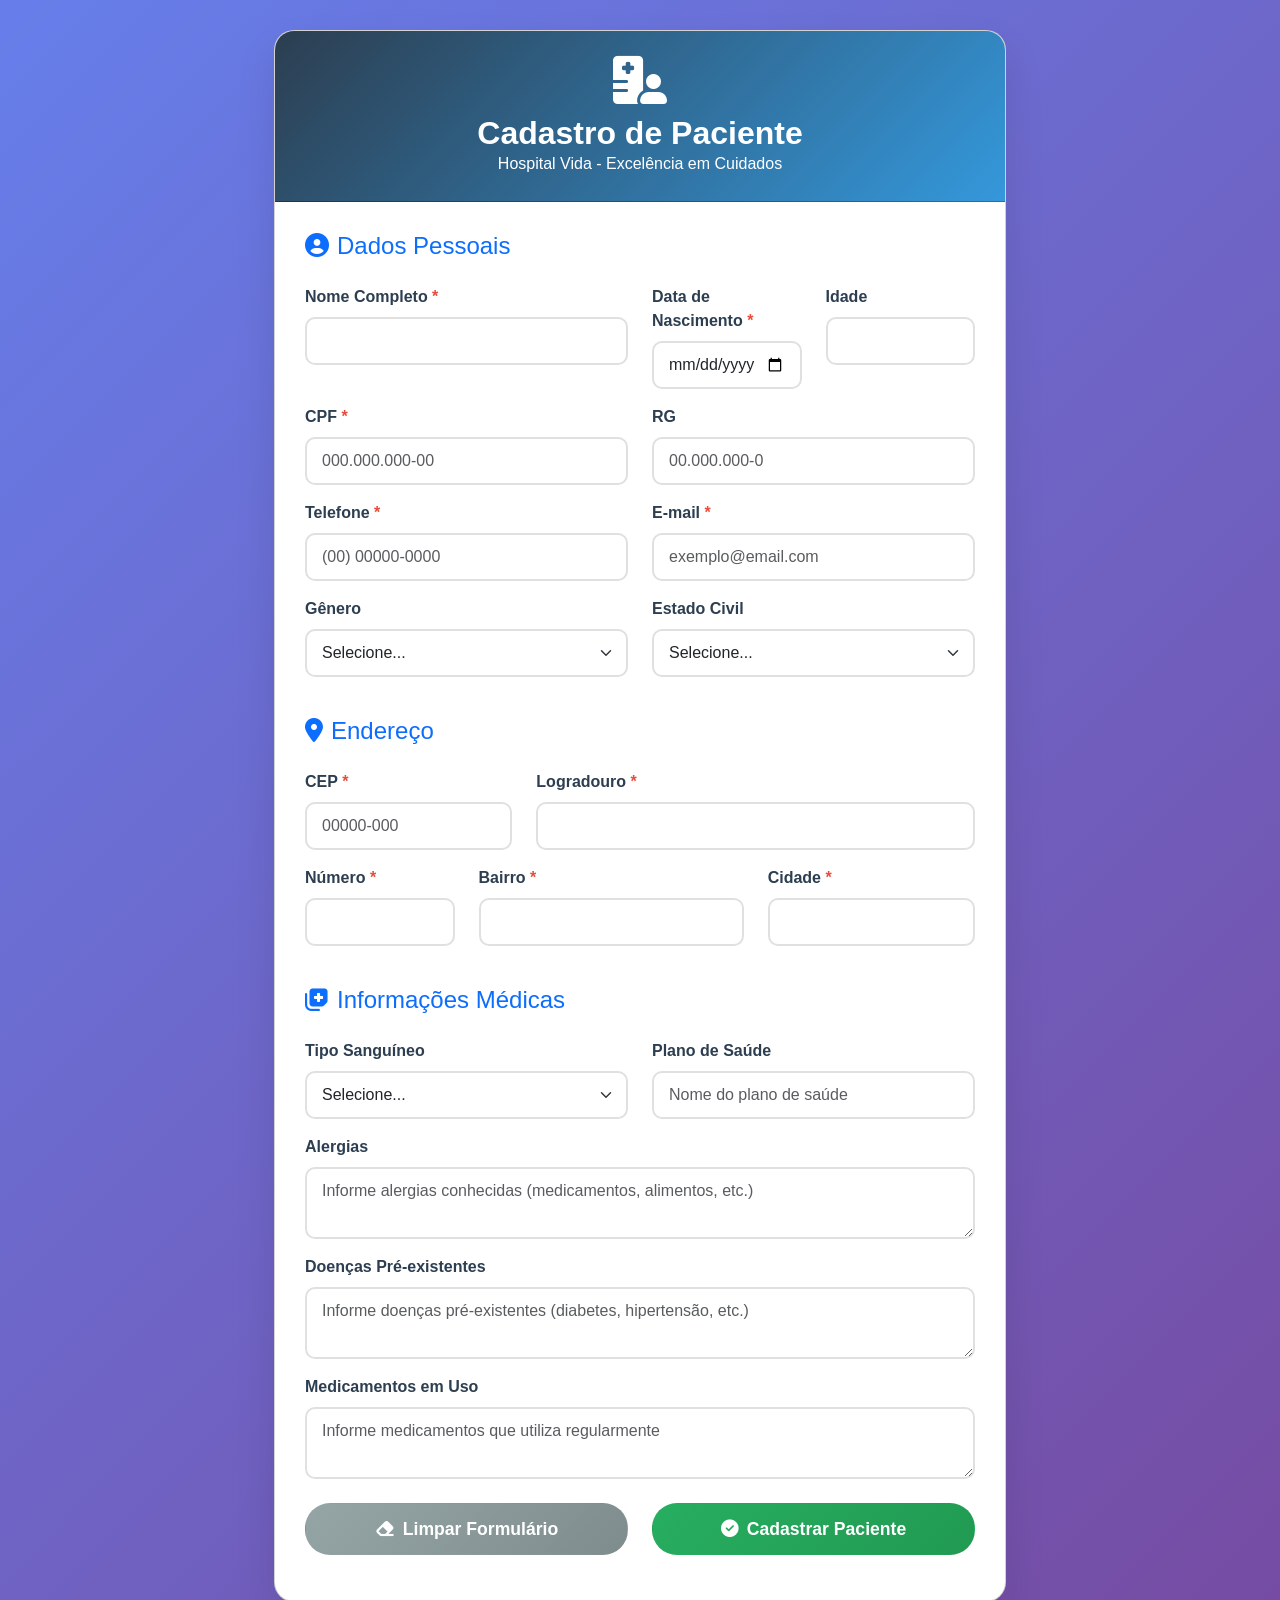
==== formulario paciente/formulário.html @ 1a2446d8 "Estrutura Inicial Básica do Projeto" ====
<!DOCTYPE html>
<html lang="pt-br">
<head>
    <meta charset="UTF-8">
    <meta name="viewport" content="width=device-width, initial-scale=1.0">
    <title>Cadastro de Paciente - Hospital Vida</title>
    
    <!-- Bootstrap CSS -->
    <link href="https://cdn.jsdelivr.net/npm/bootstrap@5.3.0/dist/css/bootstrap.min.css" rel="stylesheet">
    
    <!-- Font Awesome para ícones -->
    <link rel="stylesheet" href="https://cdnjs.cloudflare.com/ajax/libs/font-awesome/6.4.0/css/all.min.css">
    
    <!-- CSS Personalizado -->
    <style>
        :root {
            --primary-color: #2c3e50;
            --secondary-color: #3498db;
            --success-color: #27ae60;
            --danger-color: #e74c3c;
        }
        
        body {
            background: linear-gradient(135deg, #667eea 0%, #764ba2 100%);
            min-height: 100vh;
            font-family: 'Segoe UI', Tahoma, Geneva, Verdana, sans-serif;
        }
        
        .container {
            padding: 30px 15px;
        }
        
        .card {
            border-radius: 20px;
            box-shadow: 0 20px 40px rgba(0,0,0,0.1);
            overflow: hidden;
            animation: fadeInUp 0.6s ease;
        }
        
        @keyframes fadeInUp {
            from {
                opacity: 0;
                transform: translateY(30px);
            }
            to {
                opacity: 1;
                transform: translateY(0);
            }
        }
        
        .card-header {
            background: linear-gradient(135deg, var(--primary-color) 0%, var(--secondary-color) 100%);
            color: white;
            padding: 25px;
            text-align: center;
        }
        
        .card-header h2 {
            margin: 0;
            font-weight: 600;
        }
        
        .card-header i {
            font-size: 3rem;
            margin-bottom: 10px;
        }
        
        .card-body {
            padding: 30px;
        }
        
        .form-label {
            font-weight: 600;
            color: var(--primary-color);
            margin-bottom: 8px;
        }
        
        .form-control, .form-select {
            border-radius: 10px;
            border: 2px solid #e0e0e0;
            transition: all 0.3s ease;
            padding: 10px 15px;
        }
        
        .form-control:focus, .form-select:focus {
            border-color: var(--secondary-color);
            box-shadow: 0 0 0 0.2rem rgba(52, 152, 219, 0.25);
        }
        
        .form-control.is-invalid, .form-select.is-invalid {
            border-color: var(--danger-color);
        }
        
        .btn-cadastrar {
            background: linear-gradient(135deg, var(--success-color) 0%, #219a52 100%);
            color: white;
            padding: 12px 30px;
            border-radius: 25px;
            font-weight: 600;
            font-size: 1.1rem;
            width: 100%;
            transition: all 0.3s ease;
        }
        
        .btn-cadastrar:hover {
            transform: translateY(-2px);
            box-shadow: 0 10px 20px rgba(39, 174, 96, 0.3);
        }
        
        .btn-limpar {
            background: linear-gradient(135deg, #95a5a6 0%, #7f8c8d 100%);
            color: white;
            padding: 12px 30px;
            border-radius: 25px;
            font-weight: 600;
            font-size: 1.1rem;
            width: 100%;
            transition: all 0.3s ease;
        }
        
        .required-field::after {
            content: " *";
            color: var(--danger-color);
            font-weight: bold;
        }
        
        .alert-message {
            position: fixed;
            top: 20px;
            right: 20px;
            z-index: 9999;
            animation: slideInRight 0.5s ease;
        }
        
        @keyframes slideInRight {
            from {
                transform: translateX(400px);
                opacity: 0;
            }
            to {
                transform: translateX(0);
                opacity: 1;
            }
        }
        
        @media (max-width: 768px) {
            .card-body {
                padding: 20px;
            }
            
            .container {
                padding: 15px;
            }
        }
    </style>
</head>
<body>
    <div class="container">
        <div class="row justify-content-center">
            <div class="col-lg-8 col-md-10">
                <div class="card">
                    <div class="card-header">
                        <i class="fas fa-hospital-user"></i>
                        <h2>Cadastro de Paciente</h2>
                        <p class="mb-0">Hospital Vida - Excelência em Cuidados</p>
                    </div>
                    <div class="card-body">
                        <form id="cadastroForm">
                            <!-- Dados Pessoais -->
                            <h4 class="mb-4 text-primary">
                                <i class="fas fa-user-circle me-2"></i>Dados Pessoais
                            </h4>
                            <div class="row">
                                <div class="col-md-6 mb-3">
                                    <label for="nome" class="form-label required-field">Nome Completo</label>
                                    <input type="text" class="form-control" id="nome" name="nome" required>
                                    <div class="invalid-feedback">Por favor, informe o nome completo.</div>
                                </div>
                                <div class="col-md-3 mb-3">
                                    <label for="dataNascimento" class="form-label required-field">Data de Nascimento</label>
                                    <input type="date" class="form-control" id="dataNascimento" name="dataNascimento" required>
                                    <div class="invalid-feedback">Por favor, informe a data de nascimento.</div>
                                </div>
                                <div class="col-md-3 mb-3">
                                    <label for="idade" class="form-label">Idade</label>
                                    <input type="text" class="form-control" id="idade" readonly>
                                </div>
                            </div>
                            
                            <div class="row">
                                <div class="col-md-6 mb-3">
                                    <label for="cpf" class="form-label required-field">CPF</label>
                                    <input type="text" class="form-control" id="cpf" name="cpf" maxlength="14" placeholder="000.000.000-00" required>
                                    <div class="invalid-feedback">CPF inválido. Use o formato 000.000.000-00</div>
                                </div>
                                <div class="col-md-6 mb-3">
                                    <label for="rg" class="form-label">RG</label>
                                    <input type="text" class="form-control" id="rg" name="rg" placeholder="00.000.000-0">
                                </div>
                            </div>
                            
                            <div class="row">
                                <div class="col-md-6 mb-3">
                                    <label for="telefone" class="form-label required-field">Telefone</label>
                                    <input type="tel" class="form-control" id="telefone" name="telefone" placeholder="(00) 00000-0000" required>
                                    <div class="invalid-feedback">Por favor, informe um telefone válido.</div>
                                </div>
                                <div class="col-md-6 mb-3">
                                    <label for="email" class="form-label required-field">E-mail</label>
                                    <input type="email" class="form-control" id="email" name="email" placeholder="exemplo@email.com" required>
                                    <div class="invalid-feedback">Por favor, informe um e-mail válido.</div>
                                </div>
                            </div>
                            
                            <div class="row">
                                <div class="col-md-6 mb-3">
                                    <label for="genero" class="form-label">Gênero</label>
                                    <select class="form-select" id="genero" name="genero">
                                        <option value="">Selecione...</option>
                                        <option value="masculino">Masculino</option>
                                        <option value="feminino">Feminino</option>
                                        <option value="outro">Outro</option>
                                        <option value="nao-informar">Prefiro não informar</option>
                                    </select>
                                </div>
                                <div class="col-md-6 mb-3">
                                    <label for="estadoCivil" class="form-label">Estado Civil</label>
                                    <select class="form-select" id="estadoCivil" name="estadoCivil">
                                        <option value="">Selecione...</option>
                                        <option value="solteiro">Solteiro(a)</option>
                                        <option value="casado">Casado(a)</option>
                                        <option value="divorciado">Divorciado(a)</option>
                                        <option value="viuvo">Viúvo(a)</option>
                                    </select>
                                </div>
                            </div>
                            
                            <!-- Endereço -->
                            <h4 class="mt-4 mb-4 text-primary">
                                <i class="fas fa-location-dot me-2"></i>Endereço
                            </h4>
                            <div class="row">
                                <div class="col-md-4 mb-3">
                                    <label for="cep" class="form-label required-field">CEP</label>
                                    <input type="text" class="form-control" id="cep" name="cep" maxlength="9" placeholder="00000-000" required>
                                    <div class="invalid-feedback">CEP inválido. Use o formato 00000-000</div>
                                </div>
                                <div class="col-md-8 mb-3">
                                    <label for="logradouro" class="form-label required-field">Logradouro</label>
                                    <input type="text" class="form-control" id="logradouro" name="logradouro" required>
                                    <div class="invalid-feedback">Por favor, informe o logradouro.</div>
                                </div>
                            </div>
                            
                            <div class="row">
                                <div class="col-md-3 mb-3">
                                    <label for="numero" class="form-label required-field">Número</label>
                                    <input type="text" class="form-control" id="numero" name="numero" required>
                                    <div class="invalid-feedback">Por favor, informe o número.</div>
                                </div>
                                <div class="col-md-5 mb-3">
                                    <label for="bairro" class="form-label required-field">Bairro</label>
                                    <input type="text" class="form-control" id="bairro" name="bairro" required>
                                    <div class="invalid-feedback">Por favor, informe o bairro.</div>
                                </div>
                                <div class="col-md-4 mb-3">
                                    <label for="cidade" class="form-label required-field">Cidade</label>
                                    <input type="text" class="form-control" id="cidade" name="cidade" required>
                                    <div class="invalid-feedback">Por favor, informe a cidade.</div>
                                </div>
                            </div>
                            
                            <!-- Informações Médicas -->
                            <h4 class="mt-4 mb-4 text-primary">
                                <i class="fas fa-notes-medical me-2"></i>Informações Médicas
                            </h4>
                            <div class="row">
                                <div class="col-md-6 mb-3">
                                    <label for="tipoSanguineo" class="form-label">Tipo Sanguíneo</label>
                                    <select class="form-select" id="tipoSanguineo" name="tipoSanguineo">
                                        <option value="">Selecione...</option>
                                        <option value="A+">A+</option>
                                        <option value="A-">A-</option>
                                        <option value="B+">B+</option>
                                        <option value="B-">B-</option>
                                        <option value="AB+">AB+</option>
                                        <option value="AB-">AB-</option>
                                        <option value="O+">O+</option>
                                        <option value="O-">O-</option>
                                    </select>
                                </div>
                                <div class="col-md-6 mb-3">
                                    <label for="planoSaude" class="form-label">Plano de Saúde</label>
                                    <input type="text" class="form-control" id="planoSaude" name="planoSaude" placeholder="Nome do plano de saúde">
                                </div>
                            </div>
                            
                            <div class="mb-3">
                                <label for="alergias" class="form-label">Alergias</label>
                                <textarea class="form-control" id="alergias" name="alergias" rows="2" placeholder="Informe alergias conhecidas (medicamentos, alimentos, etc.)"></textarea>
                            </div>
                            
                            <div class="mb-3">
                                <label for="doencasPreexistentes" class="form-label">Doenças Pré-existentes</label>
                                <textarea class="form-control" id="doencasPreexistentes" name="doencasPreexistentes" rows="2" placeholder="Informe doenças pré-existentes (diabetes, hipertensão, etc.)"></textarea>
                            </div>
                            
                            <div class="mb-3">
                                <label for="medicamentos" class="form-label">Medicamentos em Uso</label>
                                <textarea class="form-control" id="medicamentos" name="medicamentos" rows="2" placeholder="Informe medicamentos que utiliza regularmente"></textarea>
                            </div>
                            
                            <!-- Botões -->
                            <div class="row mt-4">
                                <div class="col-md-6 mb-3">
                                    <button type="button" class="btn btn-limpar" id="btnLimpar">
                                        <i class="fas fa-eraser me-2"></i>Limpar Formulário
                                    </button>
                                </div>
                                <div class="col-md-6 mb-3">
                                    <button type="submit" class="btn btn-cadastrar">
                                        <i class="fas fa-check-circle me-2"></i>Cadastrar Paciente
                                    </button>
                                </div>
                            </div>
                        </form>
                    </div>
                </div>
            </div>
        </div>
    </div>
    
    <!-- Bootstrap JS -->
    <script src="https://cdn.jsdelivr.net/npm/bootstrap@5.3.0/dist/js/bootstrap.bundle.min.js"></script>
    
    <!-- JavaScript Personalizado -->
    <script>
        // Máscaras para campos
        function mascaraCPF(cpf) {
            cpf = cpf.replace(/\D/g, '');
            cpf = cpf.replace(/(\d{3})(\d)/, '$1.$2');
            cpf = cpf.replace(/(\d{3})(\d)/, '$1.$2');
            cpf = cpf.replace(/(\d{3})(\d{1,2})$/, '$1-$2');
            return cpf;
        }
        
        function mascaraTelefone(telefone) {
            telefone = telefone.replace(/\D/g, '');
            telefone = telefone.replace(/(\d{2})(\d)/, '($1) $2');
            telefone = telefone.replace(/(\d{5})(\d)/, '$1-$2');
            return telefone;
        }
        
        function mascaraCEP(cep) {
            cep = cep.replace(/\D/g, '');
            cep = cep.replace(/(\d{5})(\d)/, '$1-$2');
            return cep;
        }
        
        // Aplicar máscaras
        document.getElementById('cpf').addEventListener('input', function(e) {
            e.target.value = mascaraCPF(e.target.value);
        });
        
        document.getElementById('telefone').addEventListener('input', function(e) {
            e.target.value = mascaraTelefone(e.target.value);
        });
        
        document.getElementById('cep').addEventListener('input', function(e) {
            e.target.value = mascaraCEP(e.target.value);
        });
        
        // Calcular idade automaticamente
        document.getElementById('dataNascimento').addEventListener('change', function() {
            const dataNasc = new Date(this.value);
            const hoje = new Date();
            let idade = hoje.getFullYear() - dataNasc.getFullYear();
            const mes = hoje.getMonth() - dataNasc.getMonth();
            if (mes < 0 || (mes === 0 && hoje.getDate() < dataNasc.getDate())) {
                idade--;
            }
            if (!isNaN(idade) && idade >= 0) {
                document.getElementById('idade').value = idade + ' anos';
            } else {
                document.getElementById('idade').value = '';
            }
        });
        
        // Buscar endereço por CEP (ViaCEP API)
        document.getElementById('cep').addEventListener('blur', async function() {
            const cep = this.value.replace(/\D/g, '');
            if (cep.length === 8) {
                try {
                    const response = await fetch(`https://viacep.com.br/ws/${cep}/json/`);
                    const data = await response.json();
                    
                    if (!data.erro) {
                        document.getElementById('logradouro').value = data.logradouro || '';
                        document.getElementById('bairro').value = data.bairro || '';
                        document.getElementById('cidade').value = data.localidade || '';
                        document.getElementById('numero').focus();
                    } else {
                        mostrarAlerta('CEP não encontrado!', 'warning');
                    }
                } catch (error) {
                    console.error('Erro ao buscar CEP:', error);
                    mostrarAlerta('Erro ao buscar CEP. Verifique sua conexão.', 'danger');
                }
            }
        });
        
        // Função para mostrar alertas
        function mostrarAlerta(mensagem, tipo) {
            const alertDiv = document.createElement('div');
            alertDiv.className = `alert alert-${tipo} alert-message`;
            alertDiv.innerHTML = `
                <i class="fas fa-${tipo === 'success' ? 'check-circle' : tipo === 'danger' ? 'exclamation-circle' : 'info-circle'} me-2"></i>
                ${mensagem}
                <button type="button" class="btn-close" data-bs-dismiss="alert" aria-label="Close"></button>
            `;
            document.body.appendChild(alertDiv);
            
            setTimeout(() => {
                alertDiv.remove();
            }, 5000);
        }
        
        // Validar CPF
        function validarCPF(cpf) {
            cpf = cpf.replace(/\D/g, '');
            if (cpf.length !== 11) return false;
            
            // Verificar se todos os dígitos são iguais
            if (/^(\d)\1{10}$/.test(cpf)) return false;
            
            // Calcular primeiro dígito verificador
            let soma = 0;
            for (let i = 0; i < 9; i++) {
                soma += parseInt(cpf.charAt(i)) * (10 - i);
            }
            let resto = 11 - (soma % 11);
            let digito1 = resto === 10 || resto === 11 ? 0 : resto;
            
            if (digito1 !== parseInt(cpf.charAt(9))) return false;
            
            // Calcular segundo dígito verificador
            soma = 0;
            for (let i = 0; i < 10; i++) {
                soma += parseInt(cpf.charAt(i)) * (11 - i);
            }
            resto = 11 - (soma % 11);
            let digito2 = resto === 10 || resto === 11 ? 0 : resto;
            
            return digito2 === parseInt(cpf.charAt(10));
        }
        
        // Validar formulário
        function validarFormulario() {
            let isValid = true;
            
            // Resetar validações
            document.querySelectorAll('.form-control, .form-select').forEach(field => {
                field.classList.remove('is-invalid');
            });
            
            // Validar nome
            const nome = document.getElementById('nome');
            if (!nome.value.trim()) {
                nome.classList.add('is-invalid');
                isValid = false;
            }
            
            // Validar data de nascimento
            const dataNascimento = document.getElementById('dataNascimento');
            if (!dataNascimento.value) {
                dataNascimento.classList.add('is-invalid');
                isValid = false;
            }
            
            // Validar CPF
            const cpf = document.getElementById('cpf');
            if (!validarCPF(cpf.value)) {
                cpf.classList.add('is-invalid');
                isValid = false;
            }
            
            // Validar telefone
            const telefone = document.getElementById('telefone');
            if (!telefone.value || telefone.value.replace(/\D/g, '').length !== 11) {
                telefone.classList.add('is-invalid');
                isValid = false;
            }
            
            // Validar email
            const email = document.getElementById('email');
            const emailRegex = /^[^\s@]+@[^\s@]+\.[^\s@]+$/;
            if (!email.value || !emailRegex.test(email.value)) {
                email.classList.add('is-invalid');
                isValid = false;
            }
            
            // Validar endereço
            const cep = document.getElementById('cep');
            const logradouro = document.getElementById('logradouro');
            const numero = document.getElementById('numero');
            const bairro = document.getElementById('bairro');
            const cidade = document.getElementById('cidade');
            
            if (!cep.value || cep.value.replace(/\D/g, '').length !== 8) {
                cep.classList.add('is-invalid');
                isValid = false;
            }
            
            if (!logradouro.value.trim()) {
                logradouro.classList.add('is-invalid');
                isValid = false;
            }
            
            if (!numero.value.trim()) {
                numero.classList.add('is-invalid');
                isValid = false;
            }
            
            if (!bairro.value.trim()) {
                bairro.classList.add('is-invalid');
                isValid = false;
            }
            
            if (!cidade.value.trim()) {
                cidade.classList.add('is-invalid');
                isValid = false;
            }
            
            return isValid;
        }
        
        // Cadastrar paciente
        document.getElementById('cadastroForm').addEventListener('submit', function(e) {
            e.preventDefault();
            
            if (validarFormulario()) {
                // Coletar dados do formulário
                const dadosPaciente = {
                    nome: document.getElementById('nome').value,
                    dataNascimento: document.getElementById('dataNascimento').value,
                    idade: document.getElementById('idade').value,
                    cpf: document.getElementById('cpf').value,
                    rg: document.getElementById('rg').value,
                    telefone: document.getElementById('telefone').value,
                    email: document.getElementById('email').value,
                    genero: document.getElementById('genero').value,
                    estadoCivil: document.getElementById('estadoCivil').value,
                    cep: document.getElementById('cep').value,
                    logradouro: document.getElementById('logradouro').value,
                    numero: document.getElementById('numero').value,
                    bairro: document.getElementById('bairro').value,
                    cidade: document.getElementById('cidade').value,
                    tipoSanguineo: document.getElementById('tipoSanguineo').value,
                    planoSaude: document.getElementById('planoSaude').value,
                    alergias: document.getElementById('alergias').value,
                    doencasPreexistentes: document.getElementById('doencasPreexistentes').value,
                    medicamentos: document.getElementById('medicamentos').value,
                    dataCadastro: new Date().toLocaleString('pt-BR')
                };
                
                // Salvar no localStorage
                let pacientes = JSON.parse(localStorage.getItem('pacientes') || '[]');
                pacientes.push(dadosPaciente);
                localStorage.setItem('pacientes', JSON.stringify(pacientes));
                
                // Mostrar mensagem de sucesso
                mostrarAlerta('Paciente cadastrado com sucesso!', 'success');
                
                // Limpar formulário
                document.getElementById('cadastroForm').reset();
                document.getElementById('idade').value = '';
                
                // Mostrar resumo no console (para demonstração)
                console.log('Dados do Paciente:', dadosPaciente);
                console.log('Total de pacientes cadastrados:', pacientes.length);
            } else {
                mostrarAlerta('Por favor, preencha todos os campos obrigatórios corretamente.', 'danger');
            }
        });
        
        // Limpar formulário
        document.getElementById('btnLimpar').addEventListener('click', function() {
            if (confirm('Tem certeza que deseja limpar todos os campos?')) {
                document.getElementById('cadastroForm').reset();
                document.getElementById('idade').value = '';
                document.querySelectorAll('.form-control, .form-select').forEach(field => {
                    field.classList.remove('is-invalid');
                });
                mostrarAlerta('Formulário limpo com sucesso!', 'info');
            }
        });
    </script>
</body>
</html>
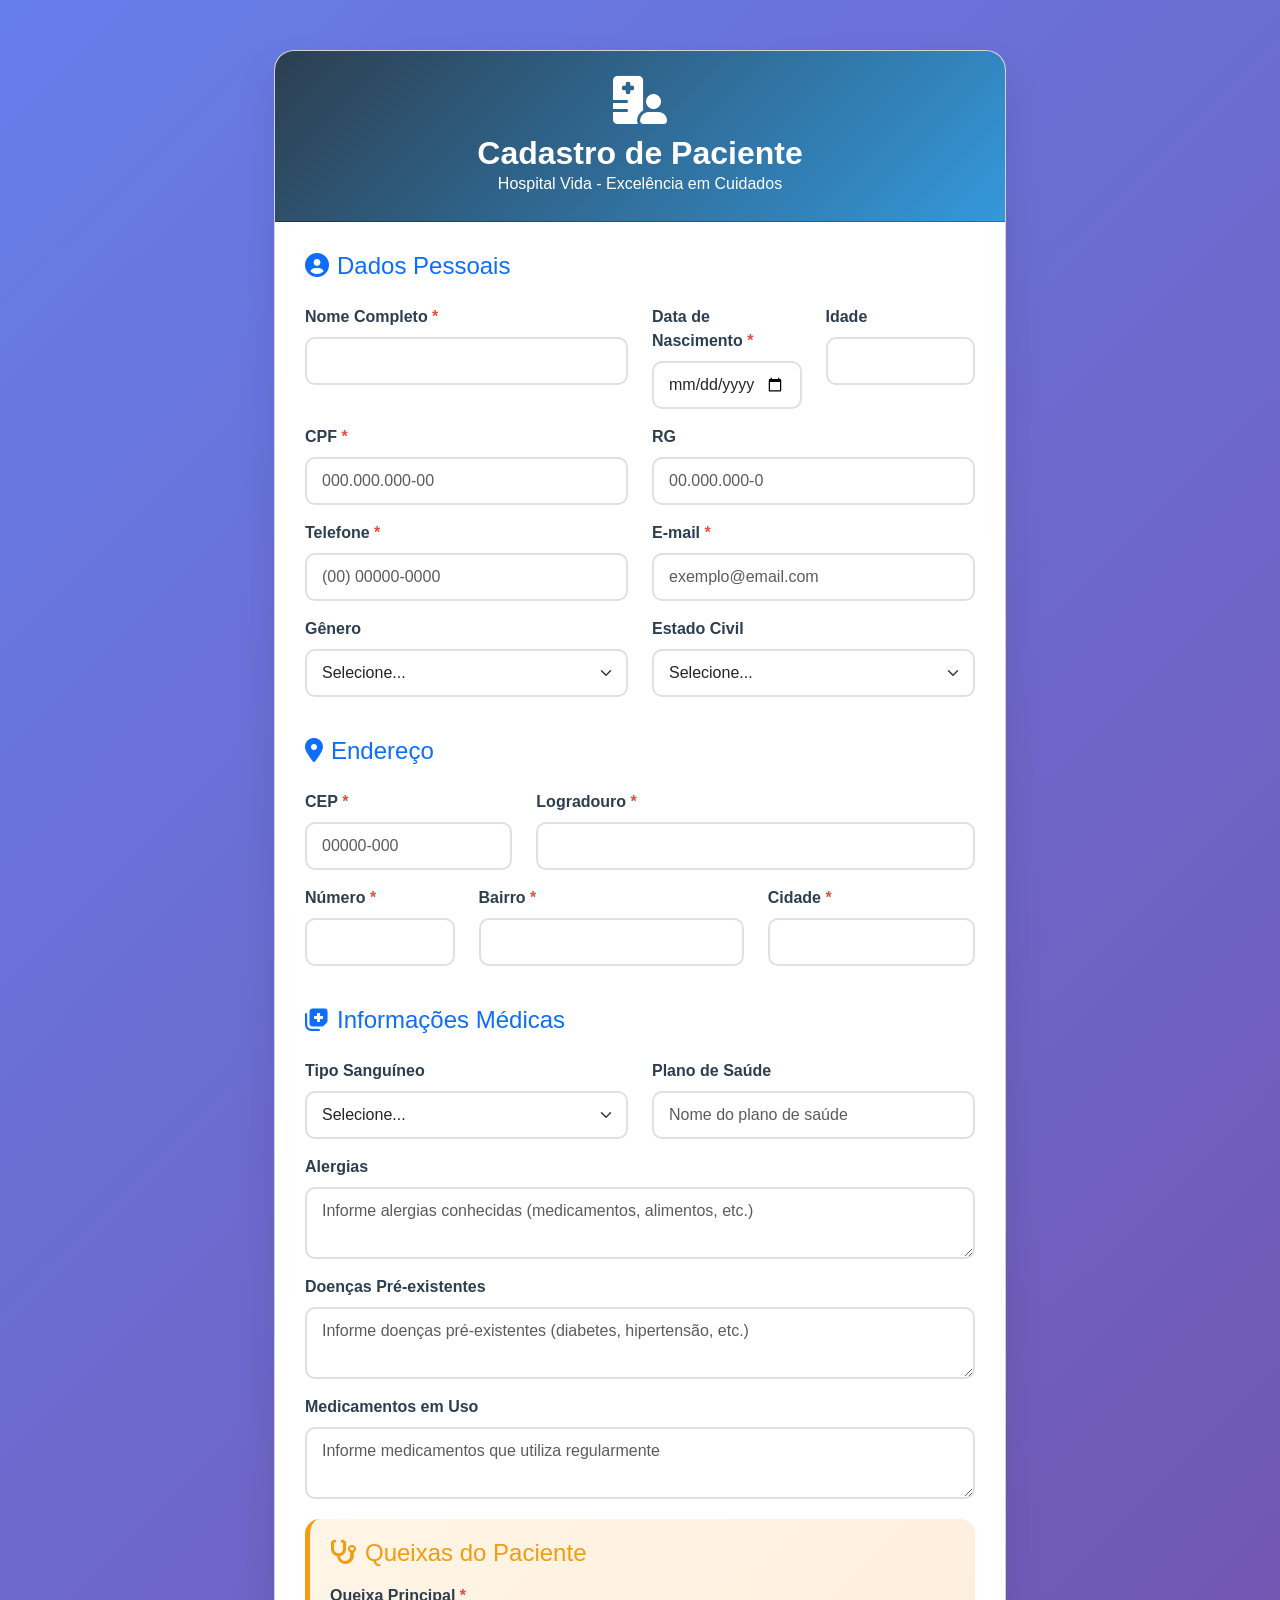
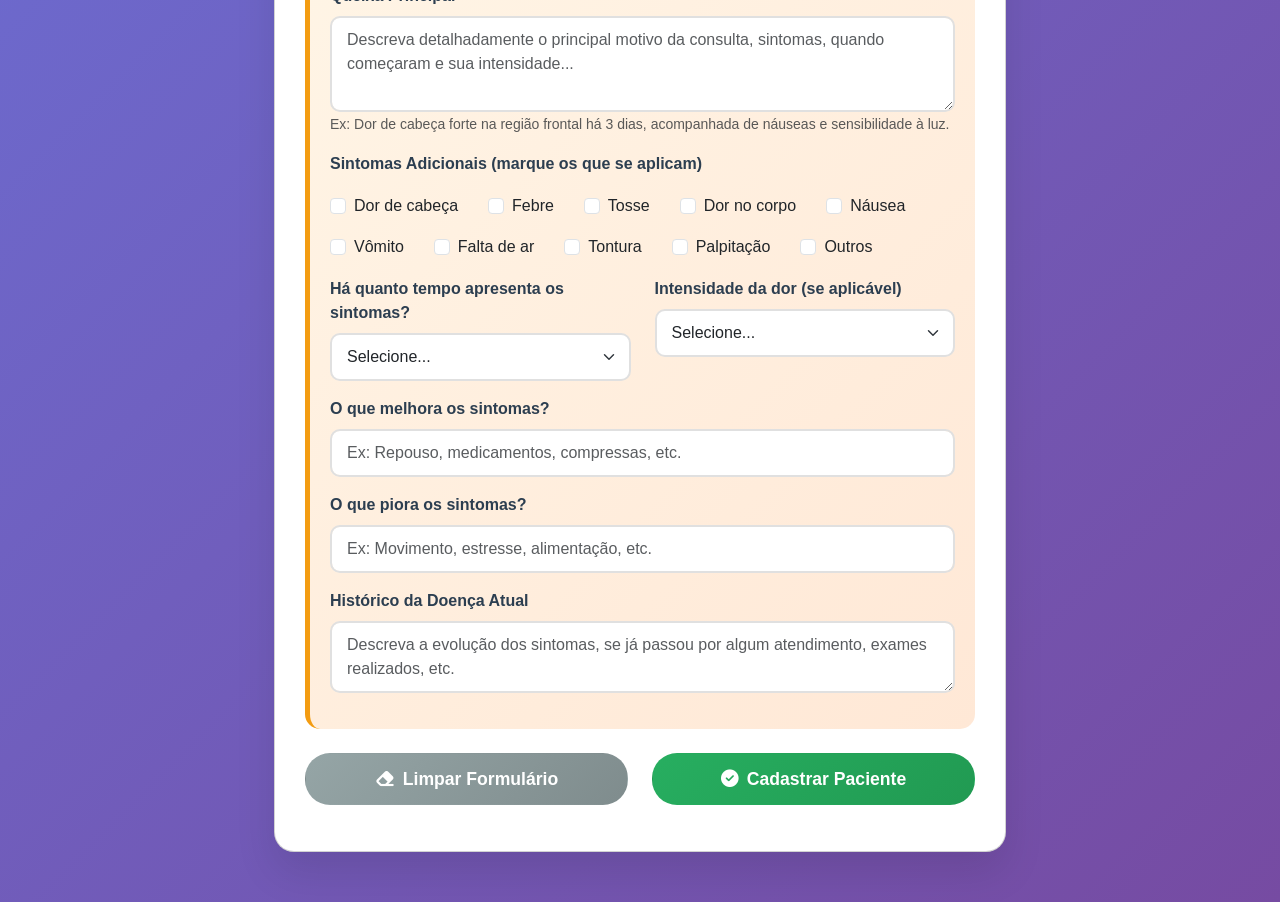
==== commit d0e3a8b1: "formulário paciente vs AB#14" ====
--- a/formulario paciente/formulário.html
+++ b/formulario paciente/formulário.html
@@ -1,16 +1,17 @@
 <!DOCTYPE html>
 <html lang="pt-br">
+
 <head>
     <meta charset="UTF-8">
     <meta name="viewport" content="width=device-width, initial-scale=1.0">
     <title>Cadastro de Paciente - Hospital Vida</title>
-    
+
     <!-- Bootstrap CSS -->
     <link href="https://cdn.jsdelivr.net/npm/bootstrap@5.3.0/dist/css/bootstrap.min.css" rel="stylesheet">
-    
+
     <!-- Font Awesome para ícones -->
     <link rel="stylesheet" href="https://cdnjs.cloudflare.com/ajax/libs/font-awesome/6.4.0/css/all.min.css">
-    
+
     <!-- CSS Personalizado -->
     <style>
         :root {
@@ -18,79 +19,85 @@
             --secondary-color: #3498db;
             --success-color: #27ae60;
             --danger-color: #e74c3c;
-        }
-        
+            --warning-color: #f39c12;
+        }
+
         body {
             background: linear-gradient(135deg, #667eea 0%, #764ba2 100%);
             min-height: 100vh;
             font-family: 'Segoe UI', Tahoma, Geneva, Verdana, sans-serif;
-        }
-        
+            padding: 20px 0;
+        }
+
         .container {
             padding: 30px 15px;
         }
-        
+
         .card {
             border-radius: 20px;
-            box-shadow: 0 20px 40px rgba(0,0,0,0.1);
+            box-shadow: 0 20px 40px rgba(0, 0, 0, 0.1);
             overflow: hidden;
             animation: fadeInUp 0.6s ease;
         }
-        
+
         @keyframes fadeInUp {
             from {
                 opacity: 0;
                 transform: translateY(30px);
             }
+
             to {
                 opacity: 1;
                 transform: translateY(0);
             }
         }
-        
+
         .card-header {
             background: linear-gradient(135deg, var(--primary-color) 0%, var(--secondary-color) 100%);
             color: white;
             padding: 25px;
             text-align: center;
         }
-        
+
         .card-header h2 {
             margin: 0;
             font-weight: 600;
         }
-        
+
         .card-header i {
             font-size: 3rem;
             margin-bottom: 10px;
         }
-        
+
         .card-body {
             padding: 30px;
         }
-        
+
         .form-label {
             font-weight: 600;
             color: var(--primary-color);
             margin-bottom: 8px;
         }
-        
-        .form-control, .form-select {
+
+        .form-control,
+        .form-select {
             border-radius: 10px;
             border: 2px solid #e0e0e0;
             transition: all 0.3s ease;
             padding: 10px 15px;
         }
-        
-        .form-control:focus, .form-select:focus {
+
+        .form-control:focus,
+        .form-select:focus {
             border-color: var(--secondary-color);
             box-shadow: 0 0 0 0.2rem rgba(52, 152, 219, 0.25);
         }
-        
-        .form-control.is-invalid, .form-select.is-invalid {
+
+        .form-control.is-invalid,
+        .form-select.is-invalid {
             border-color: var(--danger-color);
         }
-        
+
         .btn-cadastrar {
             background: linear-gradient(135deg, var(--success-color) 0%, #219a52 100%);
             color: white;
@@ -101,12 +108,12 @@
             width: 100%;
             transition: all 0.3s ease;
         }
-        
+
         .btn-cadastrar:hover {
             transform: translateY(-2px);
             box-shadow: 0 10px 20px rgba(39, 174, 96, 0.3);
         }
-        
+
         .btn-limpar {
             background: linear-gradient(135deg, #95a5a6 0%, #7f8c8d 100%);
             color: white;
@@ -117,13 +124,13 @@
             width: 100%;
             transition: all 0.3s ease;
         }
-        
+
         .required-field::after {
             content: " *";
             color: var(--danger-color);
             font-weight: bold;
         }
-        
+
         .alert-message {
             position: fixed;
             top: 20px;
@@ -131,29 +138,68 @@
             z-index: 9999;
             animation: slideInRight 0.5s ease;
         }
-        
+
         @keyframes slideInRight {
             from {
                 transform: translateX(400px);
                 opacity: 0;
             }
+
             to {
                 transform: translateX(0);
                 opacity: 1;
             }
         }
-        
+
+        /* Estilo específico para o campo de queixas */
+        .queixas-section {
+            background: linear-gradient(135deg, #fff5e6 0%, #ffe8d6 100%);
+            border-radius: 15px;
+            padding: 20px;
+            margin: 20px 0;
+            border-left: 5px solid var(--warning-color);
+        }
+
+        .queixas-section h4 {
+            color: var(--warning-color);
+        }
+
+        textarea {
+            resize: vertical;
+        }
+
+        .sintomas-checkbox {
+            display: flex;
+            flex-wrap: wrap;
+            gap: 15px;
+            margin-top: 10px;
+        }
+
+        .sintomas-checkbox .form-check {
+            margin-right: 15px;
+        }
+
+        .form-check-input:checked {
+            background-color: var(--warning-color);
+            border-color: var(--warning-color);
+        }
+
         @media (max-width: 768px) {
             .card-body {
                 padding: 20px;
             }
-            
+
             .container {
                 padding: 15px;
             }
+
+            .sintomas-checkbox {
+                gap: 10px;
+            }
         }
     </style>
 </head>
+
 <body>
     <div class="container">
         <div class="row justify-content-center">
@@ -177,8 +223,10 @@
                                     <div class="invalid-feedback">Por favor, informe o nome completo.</div>
                                 </div>
                                 <div class="col-md-3 mb-3">
-                                    <label for="dataNascimento" class="form-label required-field">Data de Nascimento</label>
-                                    <input type="date" class="form-control" id="dataNascimento" name="dataNascimento" required>
+                                    <label for="dataNascimento" class="form-label required-field">Data de
+                                        Nascimento</label>
+                                    <input type="date" class="form-control" id="dataNascimento" name="dataNascimento"
+                                        required>
                                     <div class="invalid-feedback">Por favor, informe a data de nascimento.</div>
                                 </div>
                                 <div class="col-md-3 mb-3">
@@ -186,32 +234,36 @@
                                     <input type="text" class="form-control" id="idade" readonly>
                                 </div>
                             </div>
-                            
+
                             <div class="row">
                                 <div class="col-md-6 mb-3">
                                     <label for="cpf" class="form-label required-field">CPF</label>
-                                    <input type="text" class="form-control" id="cpf" name="cpf" maxlength="14" placeholder="000.000.000-00" required>
+                                    <input type="text" class="form-control" id="cpf" name="cpf" maxlength="14"
+                                        placeholder="000.000.000-00" required>
                                     <div class="invalid-feedback">CPF inválido. Use o formato 000.000.000-00</div>
                                 </div>
                                 <div class="col-md-6 mb-3">
                                     <label for="rg" class="form-label">RG</label>
-                                    <input type="text" class="form-control" id="rg" name="rg" placeholder="00.000.000-0">
-                                </div>
-                            </div>
-                            
+                                    <input type="text" class="form-control" id="rg" name="rg"
+                                        placeholder="00.000.000-0">
+                                </div>
+                            </div>
+
                             <div class="row">
                                 <div class="col-md-6 mb-3">
                                     <label for="telefone" class="form-label required-field">Telefone</label>
-                                    <input type="tel" class="form-control" id="telefone" name="telefone" placeholder="(00) 00000-0000" required>
+                                    <input type="tel" class="form-control" id="telefone" name="telefone"
+                                        placeholder="(00) 00000-0000" required>
                                     <div class="invalid-feedback">Por favor, informe um telefone válido.</div>
                                 </div>
                                 <div class="col-md-6 mb-3">
                                     <label for="email" class="form-label required-field">E-mail</label>
-                                    <input type="email" class="form-control" id="email" name="email" placeholder="exemplo@email.com" required>
+                                    <input type="email" class="form-control" id="email" name="email"
+                                        placeholder="exemplo@email.com" required>
                                     <div class="invalid-feedback">Por favor, informe um e-mail válido.</div>
                                 </div>
                             </div>
-                            
+
                             <div class="row">
                                 <div class="col-md-6 mb-3">
                                     <label for="genero" class="form-label">Gênero</label>
@@ -234,7 +286,7 @@
                                     </select>
                                 </div>
                             </div>
-                            
+
                             <!-- Endereço -->
                             <h4 class="mt-4 mb-4 text-primary">
                                 <i class="fas fa-location-dot me-2"></i>Endereço
@@ -242,7 +294,8 @@
                             <div class="row">
                                 <div class="col-md-4 mb-3">
                                     <label for="cep" class="form-label required-field">CEP</label>
-                                    <input type="text" class="form-control" id="cep" name="cep" maxlength="9" placeholder="00000-000" required>
+                                    <input type="text" class="form-control" id="cep" name="cep" maxlength="9"
+                                        placeholder="00000-000" required>
                                     <div class="invalid-feedback">CEP inválido. Use o formato 00000-000</div>
                                 </div>
                                 <div class="col-md-8 mb-3">
@@ -251,7 +304,7 @@
                                     <div class="invalid-feedback">Por favor, informe o logradouro.</div>
                                 </div>
                             </div>
-                            
+
                             <div class="row">
                                 <div class="col-md-3 mb-3">
                                     <label for="numero" class="form-label required-field">Número</label>
@@ -269,7 +322,7 @@
                                     <div class="invalid-feedback">Por favor, informe a cidade.</div>
                                 </div>
                             </div>
-                            
+
                             <!-- Informações Médicas -->
                             <h4 class="mt-4 mb-4 text-primary">
                                 <i class="fas fa-notes-medical me-2"></i>Informações Médicas
@@ -291,25 +344,151 @@
                                 </div>
                                 <div class="col-md-6 mb-3">
                                     <label for="planoSaude" class="form-label">Plano de Saúde</label>
-                                    <input type="text" class="form-control" id="planoSaude" name="planoSaude" placeholder="Nome do plano de saúde">
-                                </div>
-                            </div>
-                            
+                                    <input type="text" class="form-control" id="planoSaude" name="planoSaude"
+                                        placeholder="Nome do plano de saúde">
+                                </div>
+                            </div>
+
                             <div class="mb-3">
                                 <label for="alergias" class="form-label">Alergias</label>
-                                <textarea class="form-control" id="alergias" name="alergias" rows="2" placeholder="Informe alergias conhecidas (medicamentos, alimentos, etc.)"></textarea>
-                            </div>
-                            
+                                <textarea class="form-control" id="alergias" name="alergias" rows="2"
+                                    placeholder="Informe alergias conhecidas (medicamentos, alimentos, etc.)"></textarea>
+                            </div>
+
                             <div class="mb-3">
                                 <label for="doencasPreexistentes" class="form-label">Doenças Pré-existentes</label>
-                                <textarea class="form-control" id="doencasPreexistentes" name="doencasPreexistentes" rows="2" placeholder="Informe doenças pré-existentes (diabetes, hipertensão, etc.)"></textarea>
-                            </div>
-                            
+                                <textarea class="form-control" id="doencasPreexistentes" name="doencasPreexistentes"
+                                    rows="2"
+                                    placeholder="Informe doenças pré-existentes (diabetes, hipertensão, etc.)"></textarea>
+                            </div>
+
                             <div class="mb-3">
                                 <label for="medicamentos" class="form-label">Medicamentos em Uso</label>
-                                <textarea class="form-control" id="medicamentos" name="medicamentos" rows="2" placeholder="Informe medicamentos que utiliza regularmente"></textarea>
-                            </div>
-                            
+                                <textarea class="form-control" id="medicamentos" name="medicamentos" rows="2"
+                                    placeholder="Informe medicamentos que utiliza regularmente"></textarea>
+                            </div>
+
+                            <!-- Queixas do Paciente - NOVA SEÇÃO -->
+                            <div class="queixas-section">
+                                <h4 class="mb-3">
+                                    <i class="fas fa-stethoscope me-2"></i>Queixas do Paciente
+                                </h4>
+
+                                <div class="mb-3">
+                                    <label for="queixaPrincipal" class="form-label required-field">Queixa
+                                        Principal</label>
+                                    <textarea class="form-control" id="queixaPrincipal" name="queixaPrincipal" rows="3"
+                                        placeholder="Descreva detalhadamente o principal motivo da consulta, sintomas, quando começaram e sua intensidade..."></textarea>
+                                    <small class="text-muted">Ex: Dor de cabeça forte na região frontal há 3 dias,
+                                        acompanhada de náuseas e sensibilidade à luz.</small>
+                                </div>
+
+                                <div class="mb-3">
+                                    <label class="form-label">Sintomas Adicionais (marque os que se aplicam)</label>
+                                    <div class="sintomas-checkbox">
+                                        <div class="form-check">
+                                            <input class="form-check-input" type="checkbox" value="Dor de cabeça"
+                                                id="sintoma1">
+                                            <label class="form-check-label" for="sintoma1">Dor de cabeça</label>
+                                        </div>
+                                        <div class="form-check">
+                                            <input class="form-check-input" type="checkbox" value="Febre" id="sintoma2">
+                                            <label class="form-check-label" for="sintoma2">Febre</label>
+                                        </div>
+                                        <div class="form-check">
+                                            <input class="form-check-input" type="checkbox" value="Tosse" id="sintoma3">
+                                            <label class="form-check-label" for="sintoma3">Tosse</label>
+                                        </div>
+                                        <div class="form-check">
+                                            <input class="form-check-input" type="checkbox" value="Dor no corpo"
+                                                id="sintoma4">
+                                            <label class="form-check-label" for="sintoma4">Dor no corpo</label>
+                                        </div>
+                                        <div class="form-check">
+                                            <input class="form-check-input" type="checkbox" value="Náusea"
+                                                id="sintoma5">
+                                            <label class="form-check-label" for="sintoma5">Náusea</label>
+                                        </div>
+                                        <div class="form-check">
+                                            <input class="form-check-input" type="checkbox" value="Vômito"
+                                                id="sintoma6">
+                                            <label class="form-check-label" for="sintoma6">Vômito</label>
+                                        </div>
+                                        <div class="form-check">
+                                            <input class="form-check-input" type="checkbox" value="Falta de ar"
+                                                id="sintoma7">
+                                            <label class="form-check-label" for="sintoma7">Falta de ar</label>
+                                        </div>
+                                        <div class="form-check">
+                                            <input class="form-check-input" type="checkbox" value="Tontura"
+                                                id="sintoma8">
+                                            <label class="form-check-label" for="sintoma8">Tontura</label>
+                                        </div>
+                                        <div class="form-check">
+                                            <input class="form-check-input" type="checkbox" value="Palpitação"
+                                                id="sintoma9">
+                                            <label class="form-check-label" for="sintoma9">Palpitação</label>
+                                        </div>
+                                        <div class="form-check">
+                                            <input class="form-check-input" type="checkbox" value="Outros"
+                                                id="sintoma10">
+                                            <label class="form-check-label" for="sintoma10">Outros</label>
+                                        </div>
+                                    </div>
+                                </div>
+
+                                <div class="row">
+                                    <div class="col-md-6 mb-3">
+                                        <label for="duracaoSintomas" class="form-label">Há quanto tempo apresenta os
+                                            sintomas?</label>
+                                        <select class="form-select" id="duracaoSintomas" name="duracaoSintomas">
+                                            <option value="">Selecione...</option>
+                                            <option value="Menos de 24 horas">Menos de 24 horas</option>
+                                            <option value="1-3 dias">1-3 dias</option>
+                                            <option value="4-7 dias">4-7 dias</option>
+                                            <option value="1-2 semanas">1-2 semanas</option>
+                                            <option value="2-4 semanas">2-4 semanas</option>
+                                            <option value="Mais de 1 mês">Mais de 1 mês</option>
+                                        </select>
+                                    </div>
+                                    <div class="col-md-6 mb-3">
+                                        <label for="intensidadeDor" class="form-label">Intensidade da dor (se
+                                            aplicável)</label>
+                                        <select class="form-select" id="intensidadeDor" name="intensidadeDor">
+                                            <option value="">Selecione...</option>
+                                            <option value="Leve (1-3)">Leve (1-3) - Suportável, não interfere nas
+                                                atividades</option>
+                                            <option value="Moderada (4-6)">Moderada (4-6) - Interfere parcialmente nas
+                                                atividades</option>
+                                            <option value="Intensa (7-9)">Intensa (7-9) - Dificulta muito as atividades
+                                            </option>
+                                            <option value="Insuportável (10)">Insuportável (10) - Pior dor imaginável
+                                            </option>
+                                        </select>
+                                    </div>
+                                </div>
+
+                                <div class="mb-3">
+                                    <label for="fatoresMelhora" class="form-label">O que melhora os sintomas?</label>
+                                    <input type="text" class="form-control" id="fatoresMelhora" name="fatoresMelhora"
+                                        placeholder="Ex: Repouso, medicamentos, compressas, etc.">
+                                </div>
+
+                                <div class="mb-3">
+                                    <label for="fatoresPiora" class="form-label">O que piora os sintomas?</label>
+                                    <input type="text" class="form-control" id="fatoresPiora" name="fatoresPiora"
+                                        placeholder="Ex: Movimento, estresse, alimentação, etc.">
+                                </div>
+
+                                <div class="mb-3">
+                                    <label for="historicoDoencaAtual" class="form-label">Histórico da Doença
+                                        Atual</label>
+                                    <textarea class="form-control" id="historicoDoencaAtual" name="historicoDoencaAtual"
+                                        rows="2"
+                                        placeholder="Descreva a evolução dos sintomas, se já passou por algum atendimento, exames realizados, etc."></textarea>
+                                </div>
+                            </div>
+
                             <!-- Botões -->
                             <div class="row mt-4">
                                 <div class="col-md-6 mb-3">
@@ -329,10 +508,10 @@
             </div>
         </div>
     </div>
-    
+
     <!-- Bootstrap JS -->
     <script src="https://cdn.jsdelivr.net/npm/bootstrap@5.3.0/dist/js/bootstrap.bundle.min.js"></script>
-    
+
     <!-- JavaScript Personalizado -->
     <script>
         // Máscaras para campos
@@ -343,35 +522,35 @@
             cpf = cpf.replace(/(\d{3})(\d{1,2})$/, '$1-$2');
             return cpf;
         }
-        
+
         function mascaraTelefone(telefone) {
             telefone = telefone.replace(/\D/g, '');
             telefone = telefone.replace(/(\d{2})(\d)/, '($1) $2');
             telefone = telefone.replace(/(\d{5})(\d)/, '$1-$2');
             return telefone;
         }
-        
+
         function mascaraCEP(cep) {
             cep = cep.replace(/\D/g, '');
             cep = cep.replace(/(\d{5})(\d)/, '$1-$2');
             return cep;
         }
-        
+
         // Aplicar máscaras
-        document.getElementById('cpf').addEventListener('input', function(e) {
+        document.getElementById('cpf').addEventListener('input', function (e) {
             e.target.value = mascaraCPF(e.target.value);
         });
-        
-        document.getElementById('telefone').addEventListener('input', function(e) {
+
+        document.getElementById('telefone').addEventListener('input', function (e) {
             e.target.value = mascaraTelefone(e.target.value);
         });
-        
-        document.getElementById('cep').addEventListener('input', function(e) {
+
+        document.getElementById('cep').addEventListener('input', function (e) {
             e.target.value = mascaraCEP(e.target.value);
         });
-        
+
         // Calcular idade automaticamente
-        document.getElementById('dataNascimento').addEventListener('change', function() {
+        document.getElementById('dataNascimento').addEventListener('change', function () {
             const dataNasc = new Date(this.value);
             const hoje = new Date();
             let idade = hoje.getFullYear() - dataNasc.getFullYear();
@@ -385,15 +564,15 @@
                 document.getElementById('idade').value = '';
             }
         });
-        
+
         // Buscar endereço por CEP (ViaCEP API)
-        document.getElementById('cep').addEventListener('blur', async function() {
+        document.getElementById('cep').addEventListener('blur', async function () {
             const cep = this.value.replace(/\D/g, '');
             if (cep.length === 8) {
                 try {
                     const response = await fetch(`https://viacep.com.br/ws/${cep}/json/`);
                     const data = await response.json();
-                    
+
                     if (!data.erro) {
                         document.getElementById('logradouro').value = data.logradouro || '';
                         document.getElementById('bairro').value = data.bairro || '';
@@ -408,7 +587,7 @@
                 }
             }
         });
-        
+
         // Função para mostrar alertas
         function mostrarAlerta(mensagem, tipo) {
             const alertDiv = document.createElement('div');
@@ -419,20 +598,20 @@
                 <button type="button" class="btn-close" data-bs-dismiss="alert" aria-label="Close"></button>
             `;
             document.body.appendChild(alertDiv);
-            
+
             setTimeout(() => {
                 alertDiv.remove();
             }, 5000);
         }
-        
+
         // Validar CPF
         function validarCPF(cpf) {
             cpf = cpf.replace(/\D/g, '');
             if (cpf.length !== 11) return false;
-            
+
             // Verificar se todos os dígitos são iguais
             if (/^(\d)\1{10}$/.test(cpf)) return false;
-            
+
             // Calcular primeiro dígito verificador
             let soma = 0;
             for (let i = 0; i < 9; i++) {
@@ -440,9 +619,9 @@
             }
             let resto = 11 - (soma % 11);
             let digito1 = resto === 10 || resto === 11 ? 0 : resto;
-            
+
             if (digito1 !== parseInt(cpf.charAt(9))) return false;
-            
+
             // Calcular segundo dígito verificador
             soma = 0;
             for (let i = 0; i < 10; i++) {
@@ -450,47 +629,59 @@
             }
             resto = 11 - (soma % 11);
             let digito2 = resto === 10 || resto === 11 ? 0 : resto;
-            
+
             return digito2 === parseInt(cpf.charAt(10));
         }
-        
+
+        // Coletar sintomas marcados
+        function coletarSintomas() {
+            const sintomas = [];
+            for (let i = 1; i <= 10; i++) {
+                const checkbox = document.getElementById(`sintoma${i}`);
+                if (checkbox && checkbox.checked) {
+                    sintomas.push(checkbox.value);
+                }
+            }
+            return sintomas;
+        }
+
         // Validar formulário
         function validarFormulario() {
             let isValid = true;
-            
+
             // Resetar validações
             document.querySelectorAll('.form-control, .form-select').forEach(field => {
                 field.classList.remove('is-invalid');
             });
-            
+
             // Validar nome
             const nome = document.getElementById('nome');
             if (!nome.value.trim()) {
                 nome.classList.add('is-invalid');
                 isValid = false;
             }
-            
+
             // Validar data de nascimento
             const dataNascimento = document.getElementById('dataNascimento');
             if (!dataNascimento.value) {
                 dataNascimento.classList.add('is-invalid');
                 isValid = false;
             }
-            
+
             // Validar CPF
             const cpf = document.getElementById('cpf');
             if (!validarCPF(cpf.value)) {
                 cpf.classList.add('is-invalid');
                 isValid = false;
             }
-            
+
             // Validar telefone
             const telefone = document.getElementById('telefone');
             if (!telefone.value || telefone.value.replace(/\D/g, '').length !== 11) {
                 telefone.classList.add('is-invalid');
                 isValid = false;
             }
-            
+
             // Validar email
             const email = document.getElementById('email');
             const emailRegex = /^[^\s@]+@[^\s@]+\.[^\s@]+$/;
@@ -498,49 +689,50 @@
                 email.classList.add('is-invalid');
                 isValid = false;
             }
-            
+
             // Validar endereço
             const cep = document.getElementById('cep');
             const logradouro = document.getElementById('logradouro');
             const numero = document.getElementById('numero');
             const bairro = document.getElementById('bairro');
             const cidade = document.getElementById('cidade');
-            
+
             if (!cep.value || cep.value.replace(/\D/g, '').length !== 8) {
                 cep.classList.add('is-invalid');
                 isValid = false;
             }
-            
+
             if (!logradouro.value.trim()) {
                 logradouro.classList.add('is-invalid');
                 isValid = false;
             }
-            
+
             if (!numero.value.trim()) {
                 numero.classList.add('is-invalid');
                 isValid = false;
             }
-            
+
             if (!bairro.value.trim()) {
                 bairro.classList.add('is-invalid');
                 isValid = false;
             }
-            
+
             if (!cidade.value.trim()) {
                 cidade.classList.add('is-invalid');
                 isValid = false;
             }
-            
+
             return isValid;
         }
-        
+
         // Cadastrar paciente
-        document.getElementById('cadastroForm').addEventListener('submit', function(e) {
+        document.getElementById('cadastroForm').addEventListener('submit', function (e) {
             e.preventDefault();
-            
+
             if (validarFormulario()) {
                 // Coletar dados do formulário
                 const dadosPaciente = {
+                    // Dados Pessoais
                     nome: document.getElementById('nome').value,
                     dataNascimento: document.getElementById('dataNascimento').value,
                     idade: document.getElementById('idade').value,
@@ -550,50 +742,119 @@
                     email: document.getElementById('email').value,
                     genero: document.getElementById('genero').value,
                     estadoCivil: document.getElementById('estadoCivil').value,
+
+                    // Endereço
                     cep: document.getElementById('cep').value,
                     logradouro: document.getElementById('logradouro').value,
                     numero: document.getElementById('numero').value,
                     bairro: document.getElementById('bairro').value,
                     cidade: document.getElementById('cidade').value,
+
+                    // Informações Médicas
                     tipoSanguineo: document.getElementById('tipoSanguineo').value,
                     planoSaude: document.getElementById('planoSaude').value,
                     alergias: document.getElementById('alergias').value,
                     doencasPreexistentes: document.getElementById('doencasPreexistentes').value,
                     medicamentos: document.getElementById('medicamentos').value,
+
+                    // Queixas do paciente
+                    queixaPrincipal: document.getElementById('queixaPrincipal').value,
+                    sintomas: coletarSintomas(),
+                    duracaoSintomas: document.getElementById('duracaoSintomas').value,
+                    intensidadeDor: document.getElementById('intensidadeDor').value,
+                    fatoresMelhora: document.getElementById('fatoresMelhora').value,
+                    fatoresPiora: document.getElementById('fatoresPiora').value,
+                    historicoDoencaAtual: document.getElementById('historicoDoencaAtual').value,
+
+                    // Metadata
                     dataCadastro: new Date().toLocaleString('pt-BR')
                 };
-                
+
                 // Salvar no localStorage
                 let pacientes = JSON.parse(localStorage.getItem('pacientes') || '[]');
                 pacientes.push(dadosPaciente);
                 localStorage.setItem('pacientes', JSON.stringify(pacientes));
-                
+
                 // Mostrar mensagem de sucesso
                 mostrarAlerta('Paciente cadastrado com sucesso!', 'success');
-                
+
                 // Limpar formulário
                 document.getElementById('cadastroForm').reset();
                 document.getElementById('idade').value = '';
-                
+
+                // Limpar checkboxes de sintomas
+                for (let i = 1; i <= 10; i++) {
+                    const checkbox = document.getElementById(`sintoma${i}`);
+                    if (checkbox) checkbox.checked = false;
+                }
+
                 // Mostrar resumo no console (para demonstração)
                 console.log('Dados do Paciente:', dadosPaciente);
                 console.log('Total de pacientes cadastrados:', pacientes.length);
+
+                // Opcional: Mostrar dados cadastrados em um alerta
+                setTimeout(() => {
+                    mostrarAlerta(`Paciente ${dadosPaciente.nome} cadastrado com sucesso! Total: ${pacientes.length} pacientes.`, 'success');
+                }, 1000);
             } else {
                 mostrarAlerta('Por favor, preencha todos os campos obrigatórios corretamente.', 'danger');
             }
         });
-        
+
         // Limpar formulário
-        document.getElementById('btnLimpar').addEventListener('click', function() {
+        document.getElementById('btnLimpar').addEventListener('click', function () {
             if (confirm('Tem certeza que deseja limpar todos os campos?')) {
                 document.getElementById('cadastroForm').reset();
                 document.getElementById('idade').value = '';
+
+                // Limpar checkboxes de sintomas
+                for (let i = 1; i <= 10; i++) {
+                    const checkbox = document.getElementById(`sintoma${i}`);
+                    if (checkbox) checkbox.checked = false;
+                }
+
                 document.querySelectorAll('.form-control, .form-select').forEach(field => {
                     field.classList.remove('is-invalid');
                 });
                 mostrarAlerta('Formulário limpo com sucesso!', 'info');
             }
         });
-    </script>
-</body>
-</html>+
+        // Adicionar efeito de foco nos campos de queixas
+        const queixaTextarea = document.getElementById('queixaPrincipal');
+        if (queixaTextarea) {
+            queixaTextarea.addEventListener('focus', function () {
+                this.parentElement.parentElement.style.transform = 'scale(1.02)';
+                this.parentElement.parentElement.style.transition = 'transform 0.3s ease';
+            });
+
+            queixaTextarea.addEventListener('blur', function () {
+                this.parentElement.parentElement.style.transform = 'scale(1)';
+            });
+        }
+
+        // Adicionar contador de caracteres para a queixa principal (opcional)
+        const queixaPrincipal = document.getElementById('queixaPrincipal');
+        if (queixaPrincipal) {
+            const contadorCaracteres = document.createElement('small');
+            contadorCaracteres.className = 'text-muted mt-1 d-block';
+            contadorCaracteres.style.textAlign = 'right';
+            queixaPrincipal.parentNode.appendChild(contadorCaracteres);
+
+            function atualizarContador() {
+                const caracteres = queixaPrincipal.value.length;
+                contadorCaracteres.innerHTML = `${caracteres} caracteres (máx. 500)`;
+                if (caracteres > 500) {
+                    contadorCaracteres.style.color = '#e74c3c';
+                    queixaPrincipal.value = queixaPrincipal.value.substring(0, 500);
+                    contadorCaracteres.innerHTML = `500 caracteres (máx. 500)`;
+                } else if (caracteres > 450) {
+                    contadorCaracteres.style.color = '#f39c12';
+                } else {
+                    contadorCaracteres.style.color = '#6c757d';
+                }
+            }
+
+            queixaPrincipal.addEventListener('input', atualizarContador);
+            atualizarContador();
+        }
